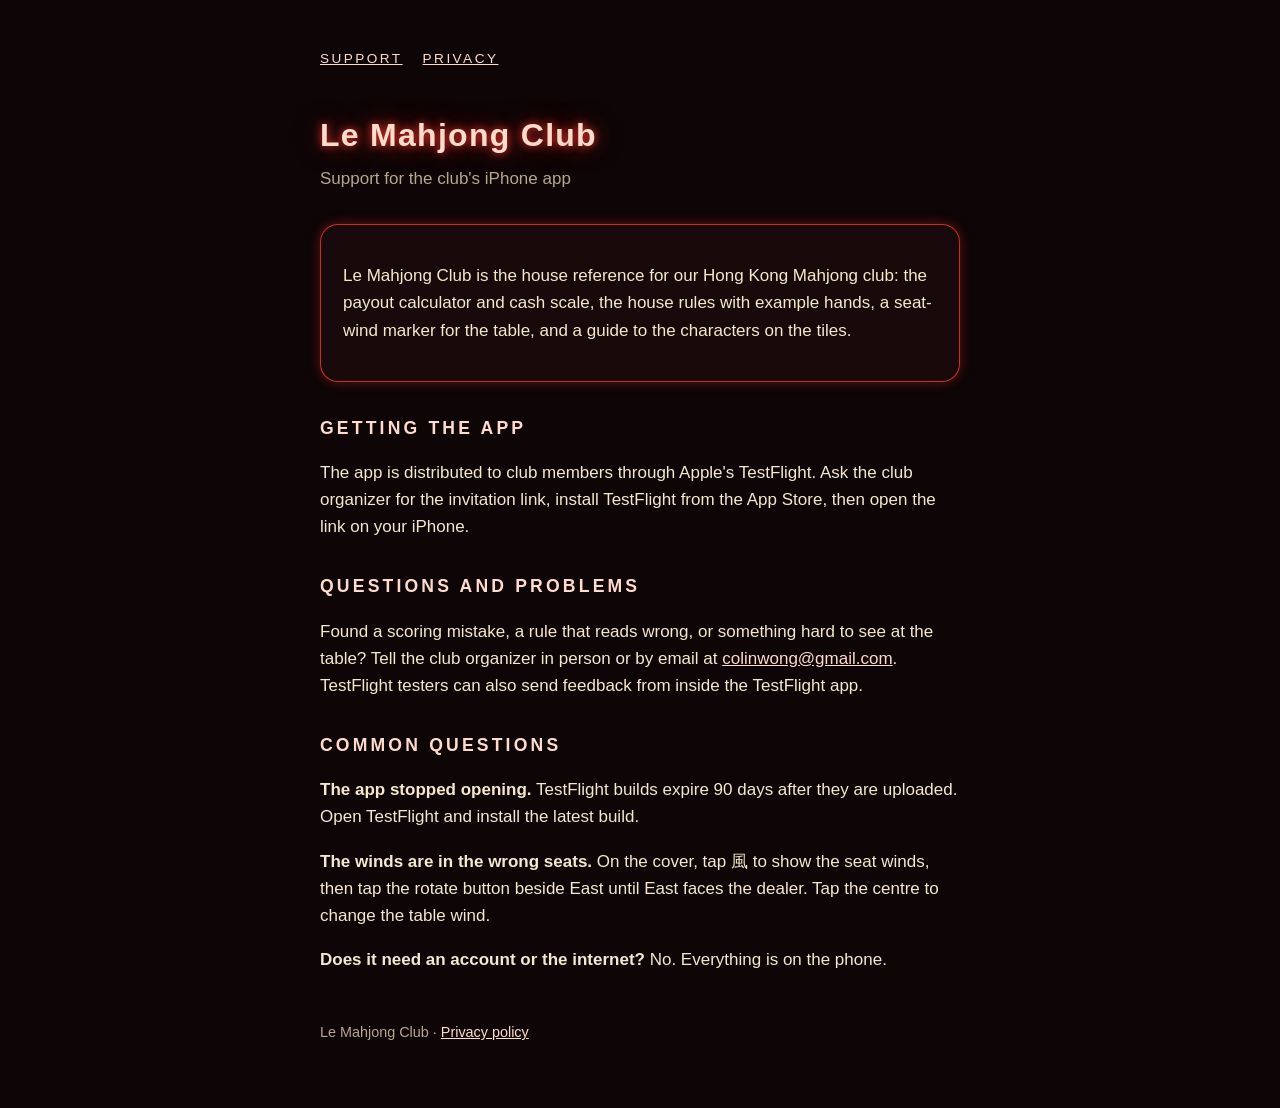
==== index.html @ e31676c5 "Support and privacy policy pages for the Le Mahjong Club app Co-Authored-By: Claude Fable 5.1 <norep" ====
<!doctype html>
<html lang="en">
<head>
<meta charset="utf-8">
<meta name="viewport" content="width=device-width, initial-scale=1">
<title>Le Mahjong Club — Support</title>
<link rel="stylesheet" href="style.css">
</head>
<body>
<main>
  <nav><a href="./">Support</a><a href="privacy.html">Privacy</a></nav>
  <h1>Le Mahjong Club</h1>
  <p class="sub">Support for the club's iPhone app</p>

  <div class="card">
    <p>Le Mahjong Club is the house reference for our Hong Kong Mahjong club: the payout calculator and cash scale, the house rules with example hands, a seat-wind marker for the table, and a guide to the characters on the tiles.</p>
  </div>

  <h2>Getting the app</h2>
  <p>The app is distributed to club members through Apple's TestFlight. Ask the club organizer for the invitation link, install TestFlight from the App Store, then open the link on your iPhone.</p>

  <h2>Questions and problems</h2>
  <p>Found a scoring mistake, a rule that reads wrong, or something hard to see at the table? Tell the club organizer in person or by email at <a href="mailto:colinwong@gmail.com">colinwong@gmail.com</a>. TestFlight testers can also send feedback from inside the TestFlight app.</p>

  <h2>Common questions</h2>
  <p><strong>The app stopped opening.</strong> TestFlight builds expire 90 days after they are uploaded. Open TestFlight and install the latest build.</p>
  <p><strong>The winds are in the wrong seats.</strong> On the cover, tap 風 to show the seat winds, then tap the rotate button beside East until East faces the dealer. Tap the centre to change the table wind.</p>
  <p><strong>Does it need an account or the internet?</strong> No. Everything is on the phone.</p>

  <footer>Le Mahjong Club · <a href="privacy.html">Privacy policy</a></footer>
</main>
</body>
</html>
---- style.css ----
:root { color-scheme: dark; --bg: #0d0506; --panel: #180a0b; --tube: #ff382e; --core: #ffdbcc; --ivory: #f5e8cc; --muted: #b8a68e; }
* { box-sizing: border-box; }
body { margin: 0; background: var(--bg); color: var(--ivory); font: 17px/1.6 -apple-system, BlinkMacSystemFont, "Helvetica Neue", Arial, sans-serif; }
main { max-width: 680px; margin: 0 auto; padding: 48px 20px 64px; }
h1 { font-size: 2rem; margin: 0 0 4px; color: var(--core); text-shadow: 0 0 8px rgba(255,56,46,.9), 0 0 24px rgba(255,56,46,.5); letter-spacing: .04em; }
h2 { font-size: 1.1rem; margin: 32px 0 8px; color: var(--core); text-transform: uppercase; letter-spacing: .18em; }
p, li { color: var(--ivory); }
.sub { color: var(--muted); margin: 0 0 32px; }
a { color: var(--core); }
.card { background: var(--panel); border: 1.5px solid rgba(255,56,46,.75); border-radius: 18px; padding: 20px 22px; box-shadow: 0 0 12px rgba(255,56,46,.35); margin: 20px 0; }
nav { display: flex; gap: 20px; margin-bottom: 40px; text-transform: uppercase; letter-spacing: .18em; font-size: .85rem; }
footer { margin-top: 48px; color: var(--muted); font-size: .9rem; }
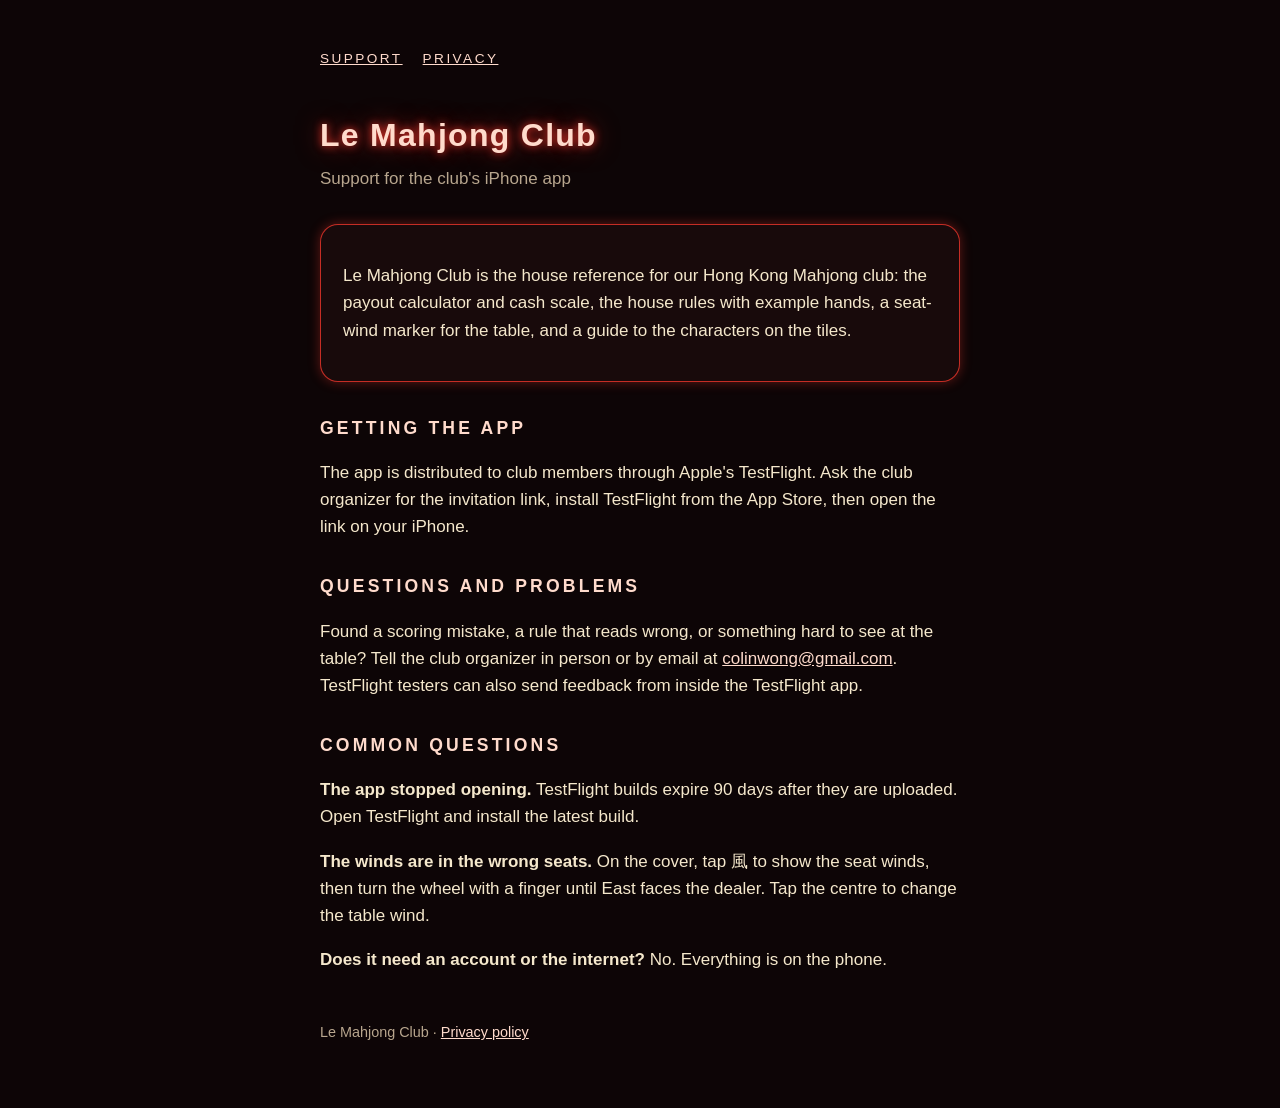
==== commit 388e32ef: "Support page: the seat wheel turns by drag Co-Authored-By: Claude Fable 5.1 <noreply@anthropic.com>" ====
--- a/index.html
+++ b/index.html
@@ -24,7 +24,7 @@
 
   <h2>Common questions</h2>
   <p><strong>The app stopped opening.</strong> TestFlight builds expire 90 days after they are uploaded. Open TestFlight and install the latest build.</p>
-  <p><strong>The winds are in the wrong seats.</strong> On the cover, tap 風 to show the seat winds, then tap the rotate button beside East until East faces the dealer. Tap the centre to change the table wind.</p>
+  <p><strong>The winds are in the wrong seats.</strong> On the cover, tap 風 to show the seat winds, then turn the wheel with a finger until East faces the dealer. Tap the centre to change the table wind.</p>
   <p><strong>Does it need an account or the internet?</strong> No. Everything is on the phone.</p>
 
   <footer>Le Mahjong Club · <a href="privacy.html">Privacy policy</a></footer>
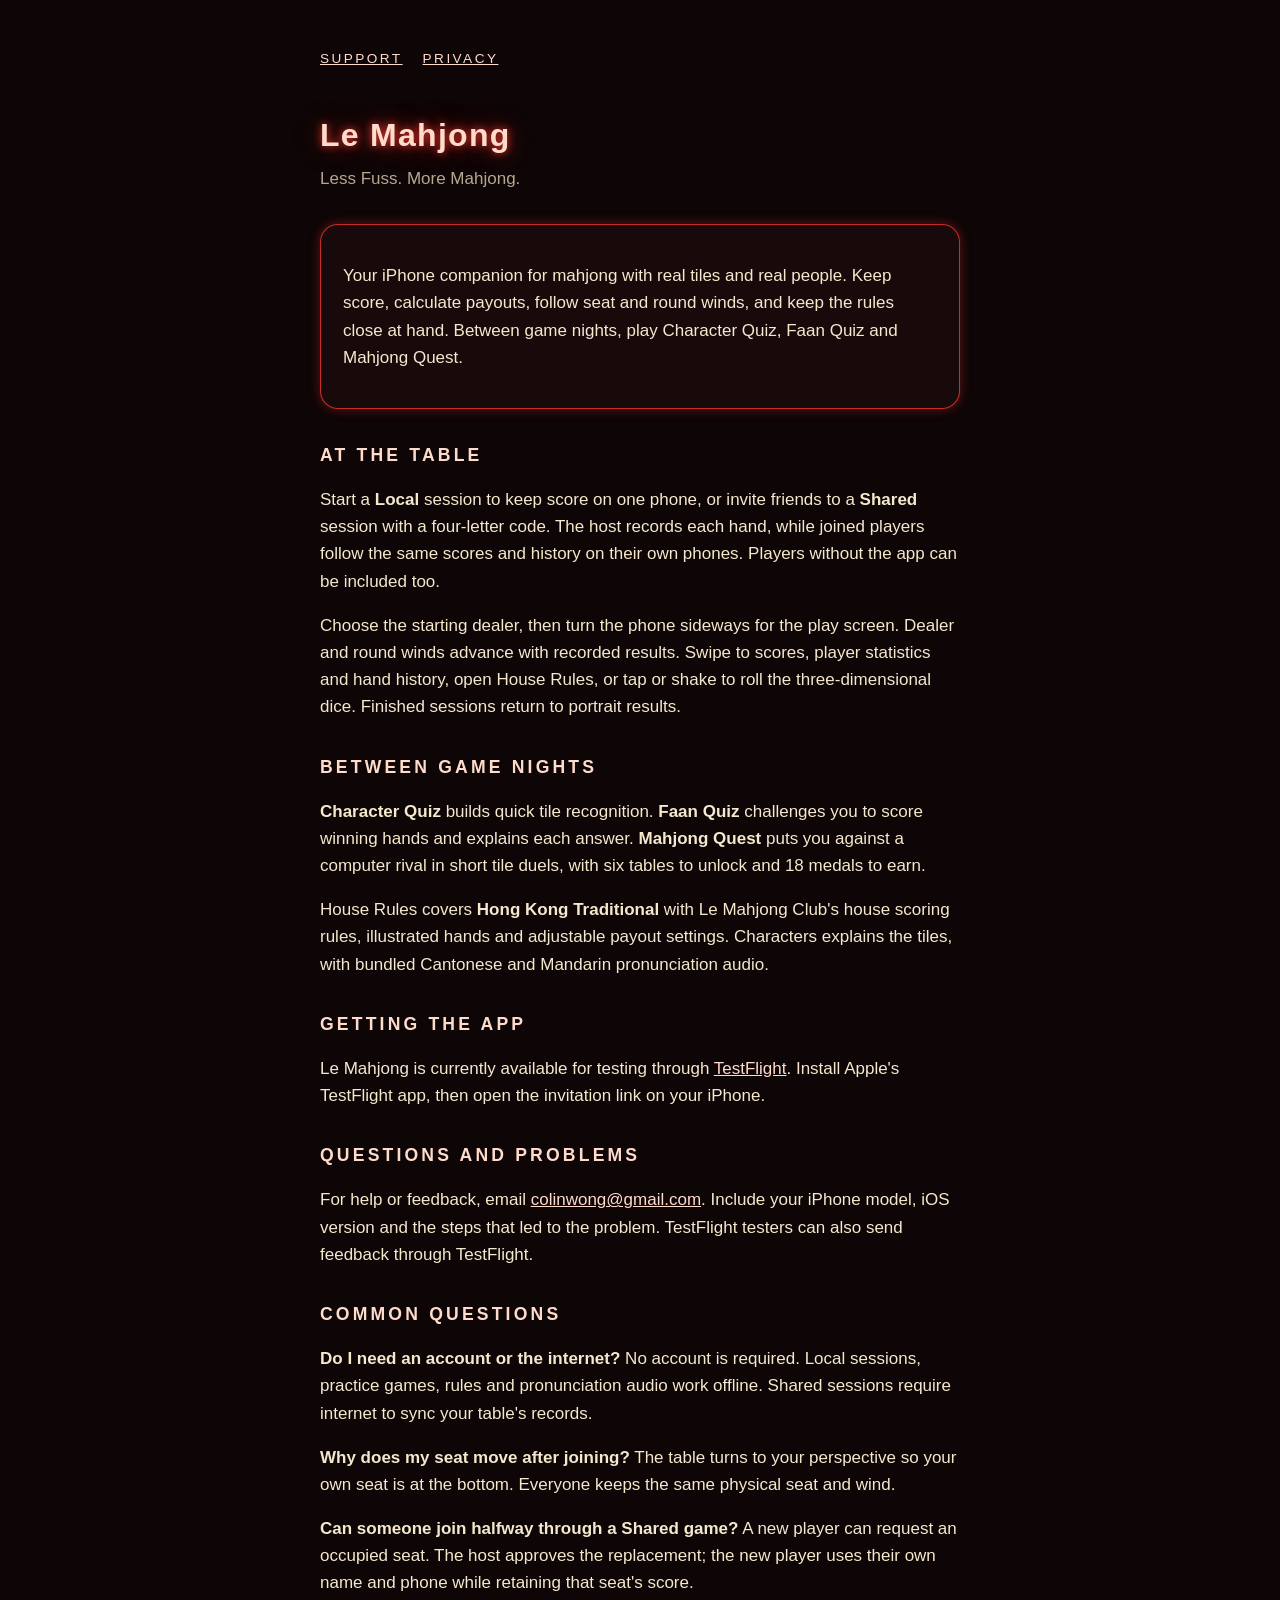
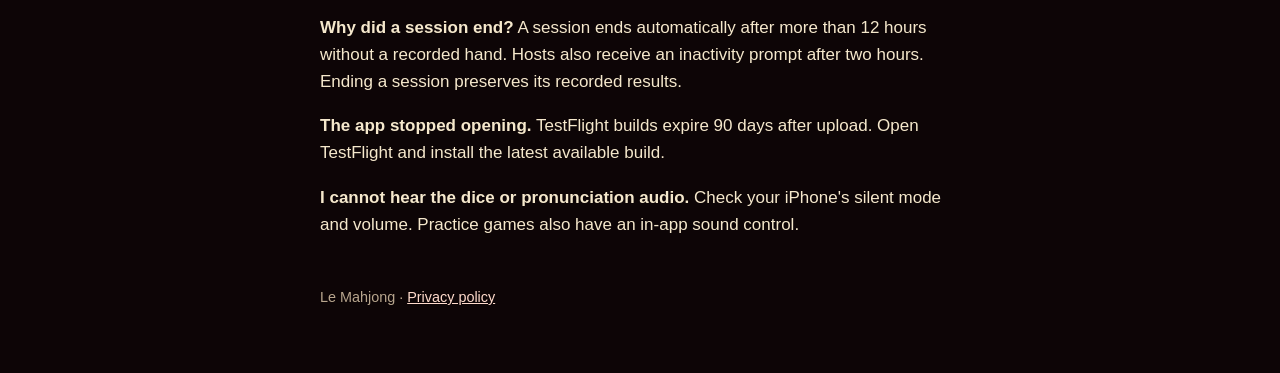
==== commit 1aa1659b: "Update Le Mahjong support and privacy for shared play and practice games" ====
--- a/index.html
+++ b/index.html
@@ -3,31 +3,43 @@
 <head>
 <meta charset="utf-8">
 <meta name="viewport" content="width=device-width, initial-scale=1">
-<title>Le Mahjong Club — Support</title>
+<title>Le Mahjong — Support</title>
+<meta name="description" content="Le Mahjong: a companion for real-table mahjong, shared scorekeeping, Hong Kong Traditional rules and three practice games.">
 <link rel="stylesheet" href="style.css">
 </head>
 <body>
 <main>
   <nav><a href="./">Support</a><a href="privacy.html">Privacy</a></nav>
-  <h1>Le Mahjong Club</h1>
-  <p class="sub">Support for the club's iPhone app</p>
+  <h1>Le Mahjong</h1>
+  <p class="sub">Less Fuss. More Mahjong.</p>
 
   <div class="card">
-    <p>Le Mahjong Club is the house reference for our Hong Kong Mahjong club: the payout calculator and cash scale, the house rules with example hands, a seat-wind marker for the table, and a guide to the characters on the tiles.</p>
+    <p>Your iPhone companion for mahjong with real tiles and real people. Keep score, calculate payouts, follow seat and round winds, and keep the rules close at hand. Between game nights, play Character Quiz, Faan Quiz and Mahjong Quest.</p>
   </div>
 
+  <h2>At the table</h2>
+  <p>Start a <strong>Local</strong> session to keep score on one phone, or invite friends to a <strong>Shared</strong> session with a four-letter code. The host records each hand, while joined players follow the same scores and history on their own phones. Players without the app can be included too.</p>
+  <p>Choose the starting dealer, then turn the phone sideways for the play screen. Dealer and round winds advance with recorded results. Swipe to scores, player statistics and hand history, open House Rules, or tap or shake to roll the three-dimensional dice. Finished sessions return to portrait results.</p>
+
+  <h2>Between game nights</h2>
+  <p><strong>Character Quiz</strong> builds quick tile recognition. <strong>Faan Quiz</strong> challenges you to score winning hands and explains each answer. <strong>Mahjong Quest</strong> puts you against a computer rival in short tile duels, with six tables to unlock and 18 medals to earn.</p>
+  <p>House Rules covers <strong>Hong Kong Traditional</strong> with Le Mahjong Club's house scoring rules, illustrated hands and adjustable payout settings. Characters explains the tiles, with bundled Cantonese and Mandarin pronunciation audio.</p>
+
   <h2>Getting the app</h2>
-  <p>The app is distributed to club members through Apple's TestFlight. Ask the club organizer for the invitation link, install TestFlight from the App Store, then open the link on your iPhone.</p>
+  <p>Le Mahjong is currently available for testing through <a href="https://testflight.apple.com/join/3ruqc7W3">TestFlight</a>. Install Apple's TestFlight app, then open the invitation link on your iPhone.</p>
 
   <h2>Questions and problems</h2>
-  <p>Found a scoring mistake, a rule that reads wrong, or something hard to see at the table? Tell the club organizer in person or by email at <a href="mailto:colinwong@gmail.com">colinwong@gmail.com</a>. TestFlight testers can also send feedback from inside the TestFlight app.</p>
+  <p>For help or feedback, email <a href="mailto:colinwong@gmail.com">colinwong@gmail.com</a>. Include your iPhone model, iOS version and the steps that led to the problem. TestFlight testers can also send feedback through TestFlight.</p>
 
   <h2>Common questions</h2>
-  <p><strong>The app stopped opening.</strong> TestFlight builds expire 90 days after they are uploaded. Open TestFlight and install the latest build.</p>
-  <p><strong>The winds are in the wrong seats.</strong> On the cover, tap 風 to show the seat winds, then turn the wheel with a finger until East faces the dealer. Tap the centre to change the table wind.</p>
-  <p><strong>Does it need an account or the internet?</strong> No. Everything is on the phone.</p>
+  <p><strong>Do I need an account or the internet?</strong> No account is required. Local sessions, practice games, rules and pronunciation audio work offline. Shared sessions require internet to sync your table's records.</p>
+  <p><strong>Why does my seat move after joining?</strong> The table turns to your perspective so your own seat is at the bottom. Everyone keeps the same physical seat and wind.</p>
+  <p><strong>Can someone join halfway through a Shared game?</strong> A new player can request an occupied seat. The host approves the replacement; the new player uses their own name and phone while retaining that seat's score.</p>
+  <p><strong>Why did a session end?</strong> A session ends automatically after more than 12 hours without a recorded hand. Hosts also receive an inactivity prompt after two hours. Ending a session preserves its recorded results.</p>
+  <p><strong>The app stopped opening.</strong> TestFlight builds expire 90 days after upload. Open TestFlight and install the latest available build.</p>
+  <p><strong>I cannot hear the dice or pronunciation audio.</strong> Check your iPhone's silent mode and volume. Practice games also have an in-app sound control.</p>
 
-  <footer>Le Mahjong Club · <a href="privacy.html">Privacy policy</a></footer>
+  <footer>Le Mahjong · <a href="privacy.html">Privacy policy</a></footer>
 </main>
 </body>
 </html>
